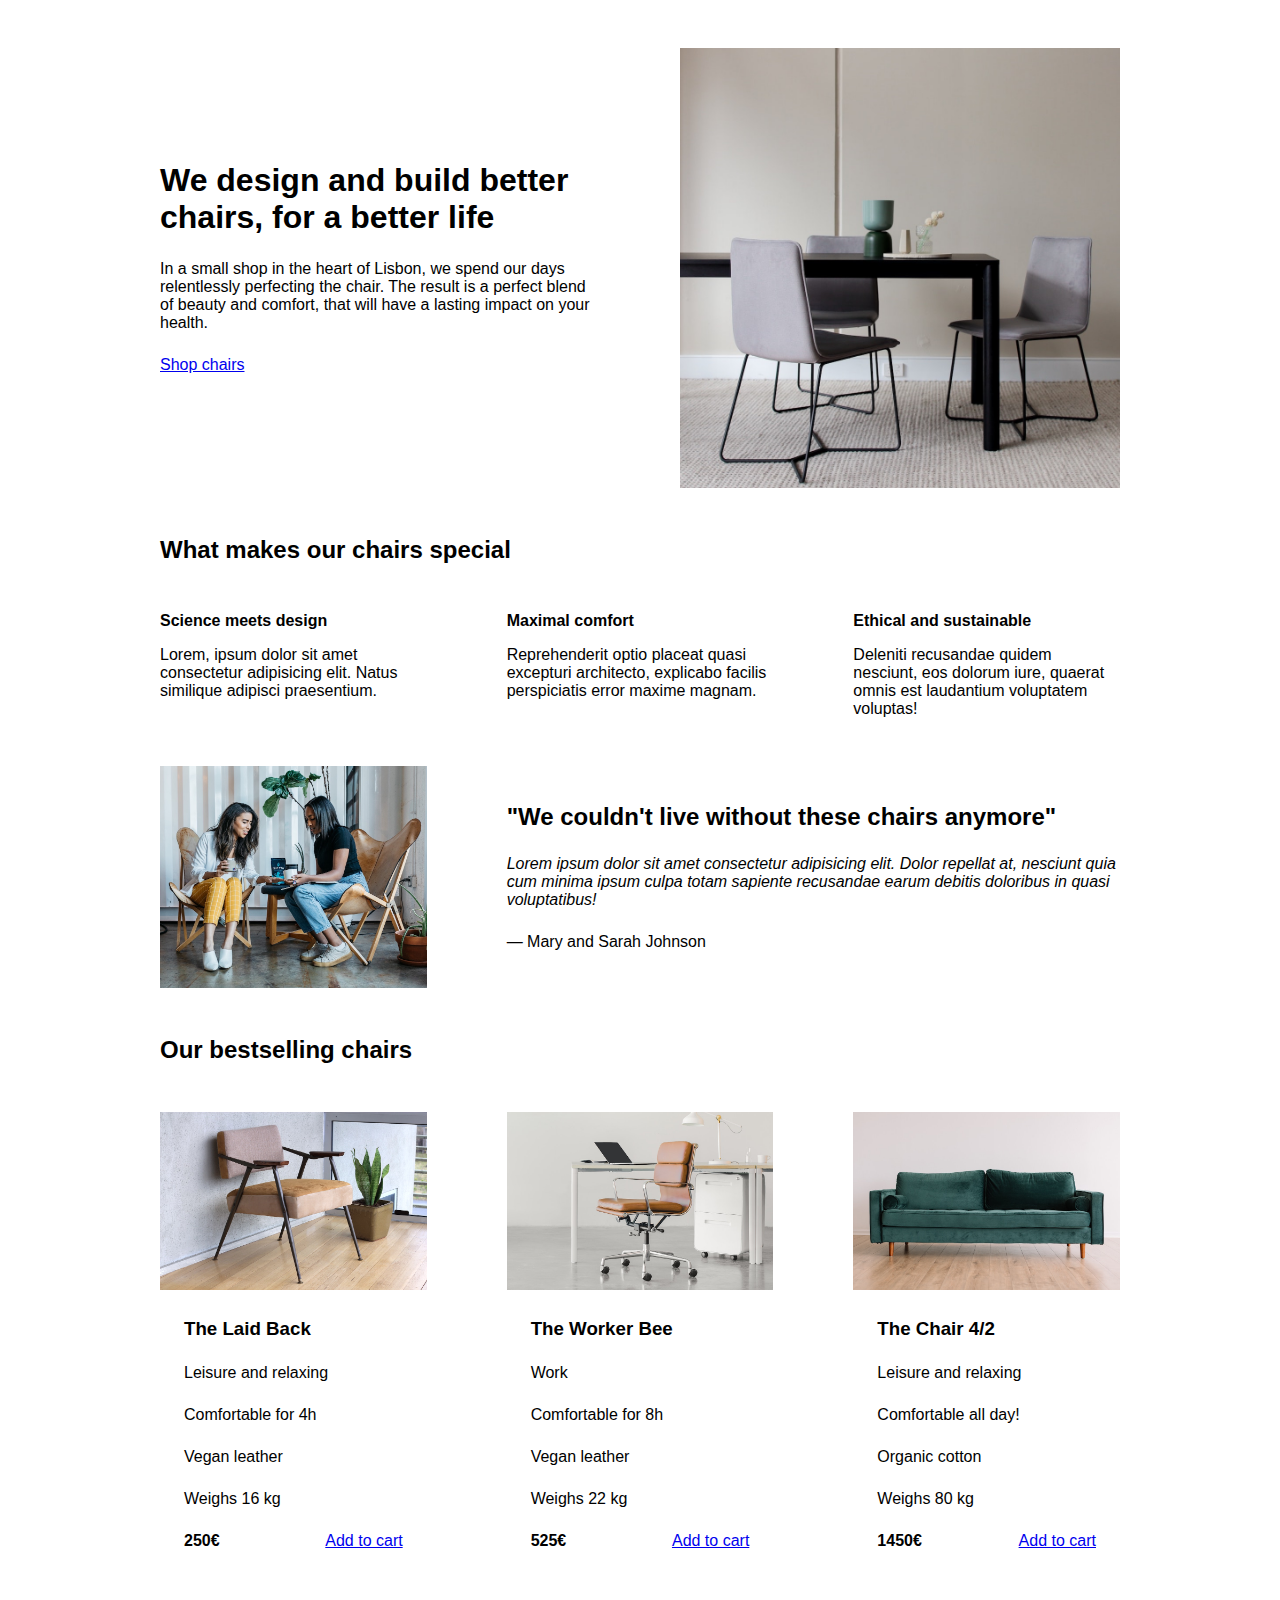
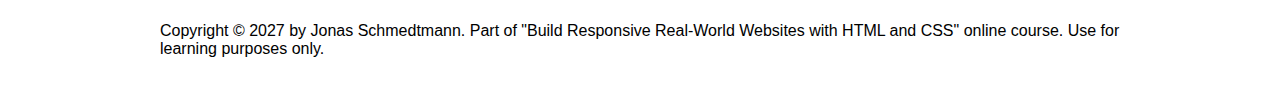
==== 05-Design/index.html @ ca195b62 "Added design section" ====
<!DOCTYPE html>
<html lang="en">
  <head>
    <meta charset="UTF-8" />
    <meta http-equiv="X-UA-Compatible" content="IE=edge" />
    <meta name="viewport" content="width=device-width, initial-scale=1.0" />

    <link rel="stylesheet" href="style.css" />
    <title>Lisbon Chair Shop</title>
  </head>
  <body>
    <div class="container">
      <header>
        <div class="header-text-box">
          <h1>We design and build better chairs, for a better life</h1>
          <p class="header-text">
            In a small shop in the heart of Lisbon, we spend our days
            relentlessly perfecting the chair. The result is a perfect blend of
            beauty and comfort, that will have a lasting impact on your health.
          </p>
          <a class="btn btn--big" href="#">Shop chairs</a>
        </div>
        <img src="hero.jpg" alt="Photo" />
      </header>

      <section>
        <h2>What makes our chairs special</h2>
        <div class="grid-3-cols">
          <div>
            <p class="features-title"><strong>Science meets design</strong></p>
            <p class="features-text">
              Lorem, ipsum dolor sit amet consectetur adipisicing elit. Natus
              similique adipisci praesentium.
            </p>
          </div>

          <div>
            <p class="features-title">
              <strong>Maximal comfort</strong>
            </p>
            <p class="features-text">
              Reprehenderit optio placeat quasi excepturi architecto, explicabo
              facilis perspiciatis error maxime magnam.
            </p>
          </div>

          <div>
            <p class="features-title">
              <strong>Ethical and sustainable</strong>
            </p>
            <p class="features-text">
              Deleniti recusandae quidem nesciunt, eos dolorum iure, quaerat
              omnis est laudantium voluptatem voluptas!
            </p>
          </div>
        </div>
      </section>

      <section class="testimonial-section">
        <div class="grid-3-cols">
          <img src="customers.jpg" alt="People sitting on chairs" />
          <div class="testimonial-box">
            <h2>"We couldn't live without these chairs anymore"</h2>
            <blockquote class="testimonial-text">
              Lorem ipsum dolor sit amet consectetur adipisicing elit. Dolor
              repellat at, nesciunt quia cum minima ipsum culpa totam sapiente
              recusandae earum debitis doloribus in quasi voluptatibus!
            </blockquote>
            <p class="testimonial-author">&mdash; Mary and Sarah Johnson</p>
          </div>
        </div>
      </section>

      <section>
        <h2>Our bestselling chairs</h2>
        <div class="grid-3-cols">
          <figure class="chair">
            <img src="chair-1.jpg" alt="Chair" />
            <div class="chair-box">
              <h3>The Laid Back</h3>
              <ul class="chair-details">
                <li>
                  <!-- Span is a generic INLINE text element, it doesn't have any meaning. It's like a div element, but inline -->
                  <span>Leisure and relaxing</span>
                </li>
                <li>
                  <span>Comfortable for 4h</span>
                </li>
                <li>
                  <span>Vegan leather</span>
                </li>
                <li>
                  <span>Weighs 16 kg</span>
                </li>
              </ul>
              <div class="chair-price">
                <strong>250€</strong>
                <a href="#" class="btn btn--small">Add to cart</a>
              </div>
            </div>
          </figure>

          <figure class="chair">
            <img src="chair-2.jpg" alt="Chair" />
            <div class="chair-box">
              <h3>The Worker Bee</h3>
              <ul class="chair-details">
                <li>
                  <span>Work</span>
                </li>
                <li>
                  <span>Comfortable for 8h</span>
                </li>
                <li>
                  <span>Vegan leather</span>
                </li>
                <li>
                  <span>Weighs 22 kg</span>
                </li>
              </ul>
              <div class="chair-price">
                <strong>525€</strong>
                <a href="#" class="btn btn--small">Add to cart</a>
              </div>
            </div>
          </figure>

          <figure class="chair">
            <img src="chair-3.jpg" alt="Chair" />
            <div class="chair-box">
              <h3>The Chair 4/2</h3>
              <ul class="chair-details">
                <li>
                  <span>Leisure and relaxing</span>
                </li>
                <li>
                  <span>Comfortable all day!</span>
                </li>
                <li>
                  <span>Organic cotton</span>
                </li>
                <li>
                  <span>Weighs 80 kg</span>
                </li>
              </ul>
              <div class="chair-price">
                <strong>1450€</strong>
                <a href="#" class="btn btn--small">Add to cart</a>
              </div>
            </div>
          </figure>
        </div>
      </section>

      <footer>
        Copyright &copy; 2027 by Jonas Schmedtmann. Part of "Build Responsive
        Real-World Websites with HTML and CSS" online course. Use for learning
        purposes only.
      </footer>
    </div>
  </body>
</html>
---- 05-Design/style.css ----
/*
SPACING SYSTEM (px)
2 / 4 / 8 / 12 / 16 / 24 / 32 / 48 / 64 / 80 / 96 / 128

FONT SIZE SYSTEM (px)
10 / 12 / 14 / 16 / 18 / 20 / 24 / 30 / 36 / 44 / 52 / 62 / 74 / 86 / 98
*/

* {
  margin: 0;
  padding: 0;
  box-sizing: border-box;
}

/* ------------------------ */
/* GENERAL STYLES */
/* ------------------------ */
body {
  font-family: sans-serif;
}

.container {
  width: 960px;
  margin: 0 auto;
}

header,
section {
  margin-bottom: 48px;
}

h2 {
  margin-bottom: 48px;
}

.grid-3-cols {
  display: grid;
  grid-template-columns: repeat(3, 1fr);
  column-gap: 80px;
}

/* ------------------------ */
/* COMPONENT STYLES */
/* ------------------------ */

/* HEADER */
header {
  display: grid;
  grid-template-columns: repeat(2, 1fr);
  column-gap: 80px;
  margin-top: 48px;
}

.header-text-box {
  align-self: center;
}

h1 {
  margin-bottom: 24px;
}

.header-text {
  margin-bottom: 24px;
}

img {
  width: 100%;
}

/* FEATURES */
.features-icon {
}

.features-title {
  margin-bottom: 16px;
}

.features-text {
}

/* TESTIMONIAL */
.testimonial-section {
}

.testimonial-box {
  grid-column: 2 / -1;
  align-self: center;
}

.testimonial-box h2 {
  margin-bottom: 24px;
}

.testimonial-text {
  font-style: italic;
  margin-bottom: 24px;
}

/* CHAIRS */
.chair-box {
  padding: 24px;
}

h3 {
  margin-bottom: 24px;
}

.chair-details {
  list-style: none;
  margin-bottom: 24px;
}

.chair-details li {
  display: flex;
  align-items: center;
  gap: 12px;
  margin-bottom: 24px;
}

.chair-details li:last-child {
  margin-bottom: 0;
}

.chair-icon {
}

.chair-price {
  display: flex;
  justify-content: space-between;
}

footer {
  margin-bottom: 48px;
}
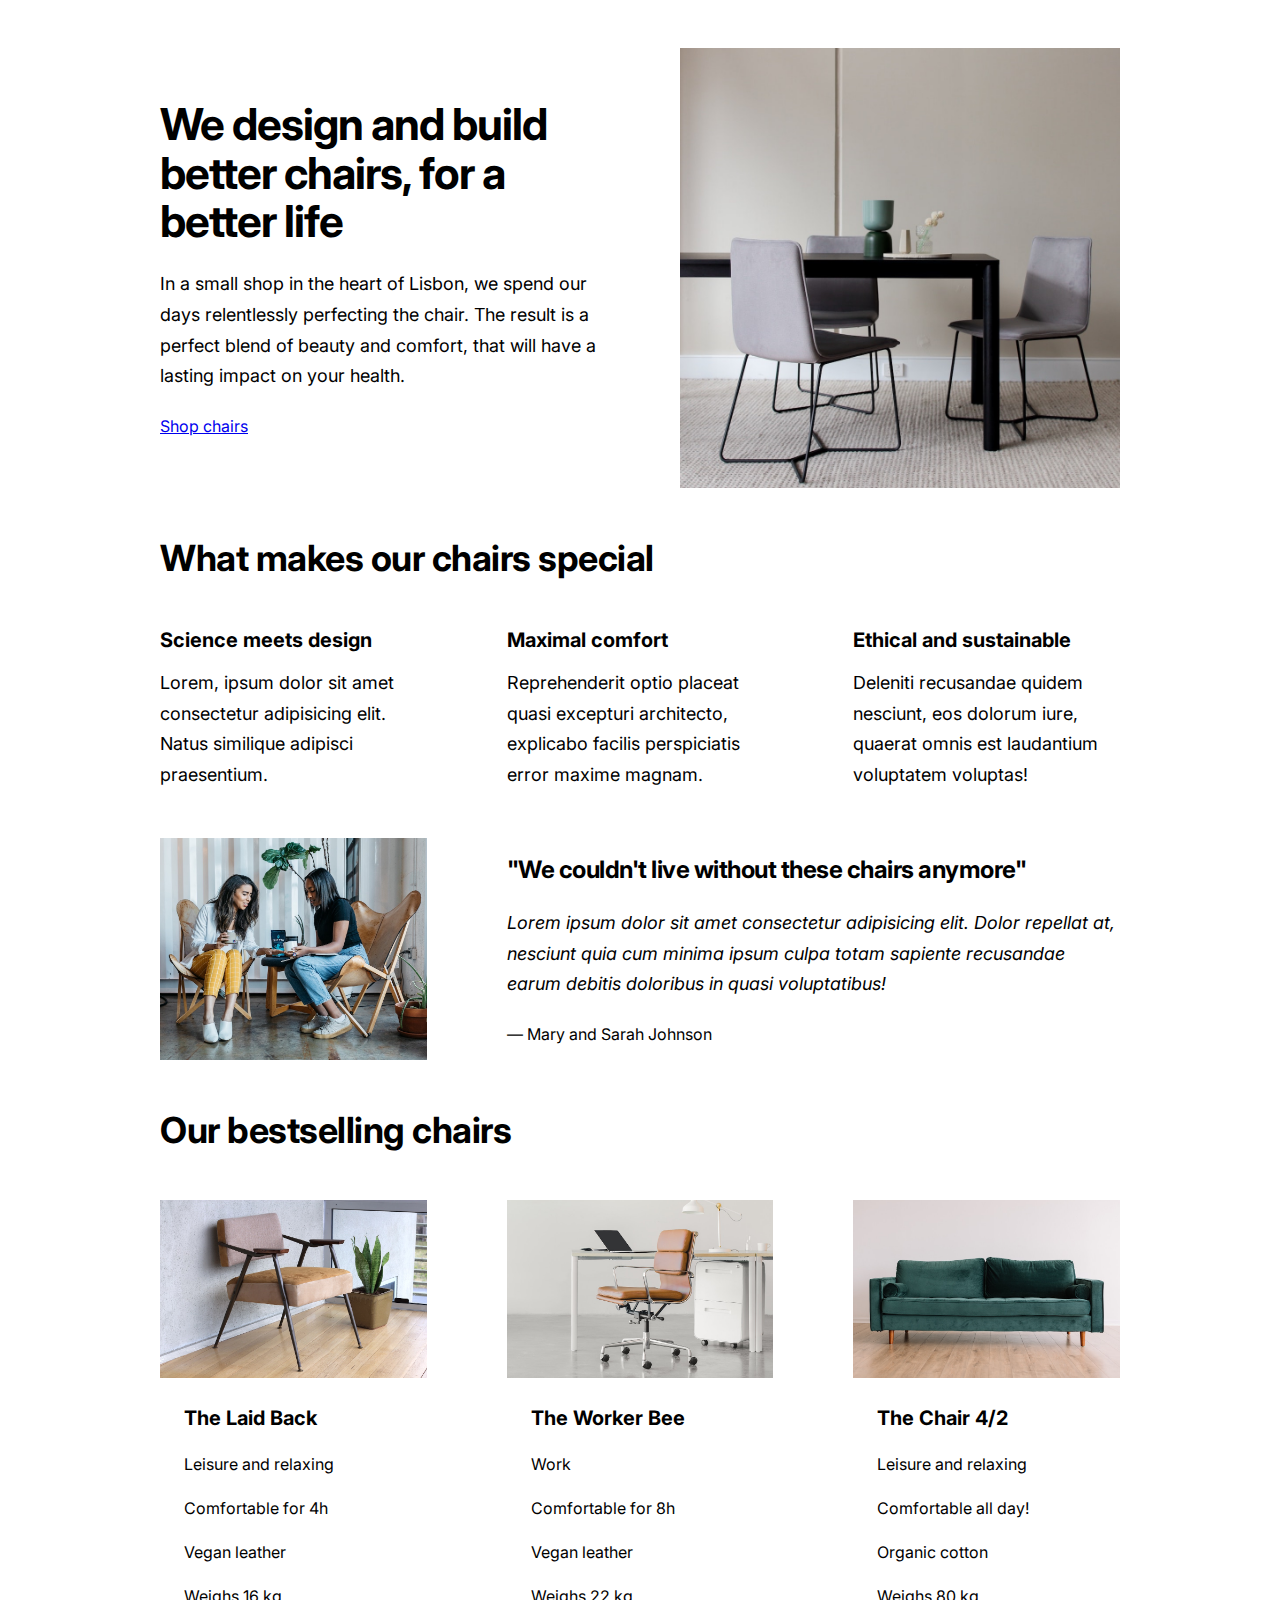
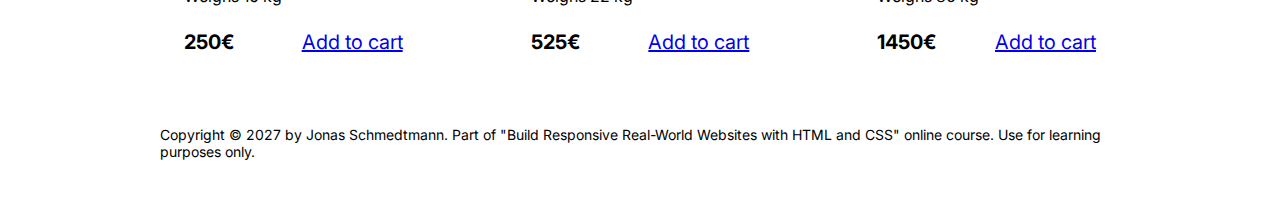
==== commit b2e677a0: "updates with web design rule#1: typography in design page" ====
--- a/05-Design/index.html
+++ b/05-Design/index.html
@@ -4,7 +4,12 @@
     <meta charset="UTF-8" />
     <meta http-equiv="X-UA-Compatible" content="IE=edge" />
     <meta name="viewport" content="width=device-width, initial-scale=1.0" />
-
+    <link rel="preconnect" href="https://fonts.googleapis.com" />
+    <link rel="preconnect" href="https://fonts.gstatic.com" crossorigin />
+    <link
+      href="https://fonts.googleapis.com/css2?family=Inter:wght@400;500;700&display=swap"
+      rel="stylesheet"
+    />
     <link rel="stylesheet" href="style.css" />
     <title>Lisbon Chair Shop</title>
   </head>
--- a/05-Design/style.css
+++ b/05-Design/style.css
@@ -16,7 +16,7 @@
 /* GENERAL STYLES */
 /* ------------------------ */
 body {
-  font-family: sans-serif;
+  font-family: 'Inter', sans-serif;
 }
 
 .container {
@@ -30,7 +30,12 @@
 }
 
 h2 {
+  /* / 24 / 30 / 36  */
+  font-size: 36px;
   margin-bottom: 48px;
+  /* Decrease letter spacing in headlines, if it looks
+   unnatural */
+  letter-spacing: -0.5px;
 }
 
 .grid-3-cols {
@@ -57,10 +62,25 @@
 
 h1 {
   margin-bottom: 24px;
+  /* / 44 / 52 / 62 / */
+  /* Big Fonts for Header */
+  font-size: 44px;
+  /* For bigger size text, line-height should be less than 1.5 */
+  line-height: 1.1;
+  /* Decrease letter spacing in headlines, if it looks
+  unnatural (this will come from experience) */
+  letter-spacing: -1px;
 }
 
 .header-text {
+  /* Use a font size between 16px and 32px for
+  “normal” text */
+  /* 16 / 18 / 20 */
   margin-bottom: 24px;
+  font-size: 18px;
+  /* For normal-sized text, use a line height
+   between 1.5 and 2.   */
+  line-height: 1.7;
 }
 
 img {
@@ -73,9 +93,14 @@
 
 .features-title {
   margin-bottom: 16px;
+  font-size: 20px;
 }
 
 .features-text {
+  font-size: 18px;
+  /* For normal-sized text, use a line height
+  between 1.5 and 2. */
+  line-height: 1.7;
 }
 
 /* TESTIMONIAL */
@@ -89,11 +114,17 @@
 
 .testimonial-box h2 {
   margin-bottom: 24px;
+  /* 20 / 24/ 30 */
+  font-size: 24px;
 }
 
 .testimonial-text {
   font-style: italic;
   margin-bottom: 24px;
+  /* To keep text sizes consistent here, we will copy font size and line height
+  from .feature-text class, because these noth are just regular text */
+  font-size: 18px;
+  line-height: 1.7;
 }
 
 /* CHAIRS */
@@ -103,6 +134,7 @@
 
 h3 {
   margin-bottom: 24px;
+  font-size: 20px;
 }
 
 .chair-details {
@@ -127,8 +159,11 @@
 .chair-price {
   display: flex;
   justify-content: space-between;
+  font-size: 20px;
 }
 
 footer {
   margin-bottom: 48px;
+  /* 12/14/16 */
+  font-size: 14px;
 }
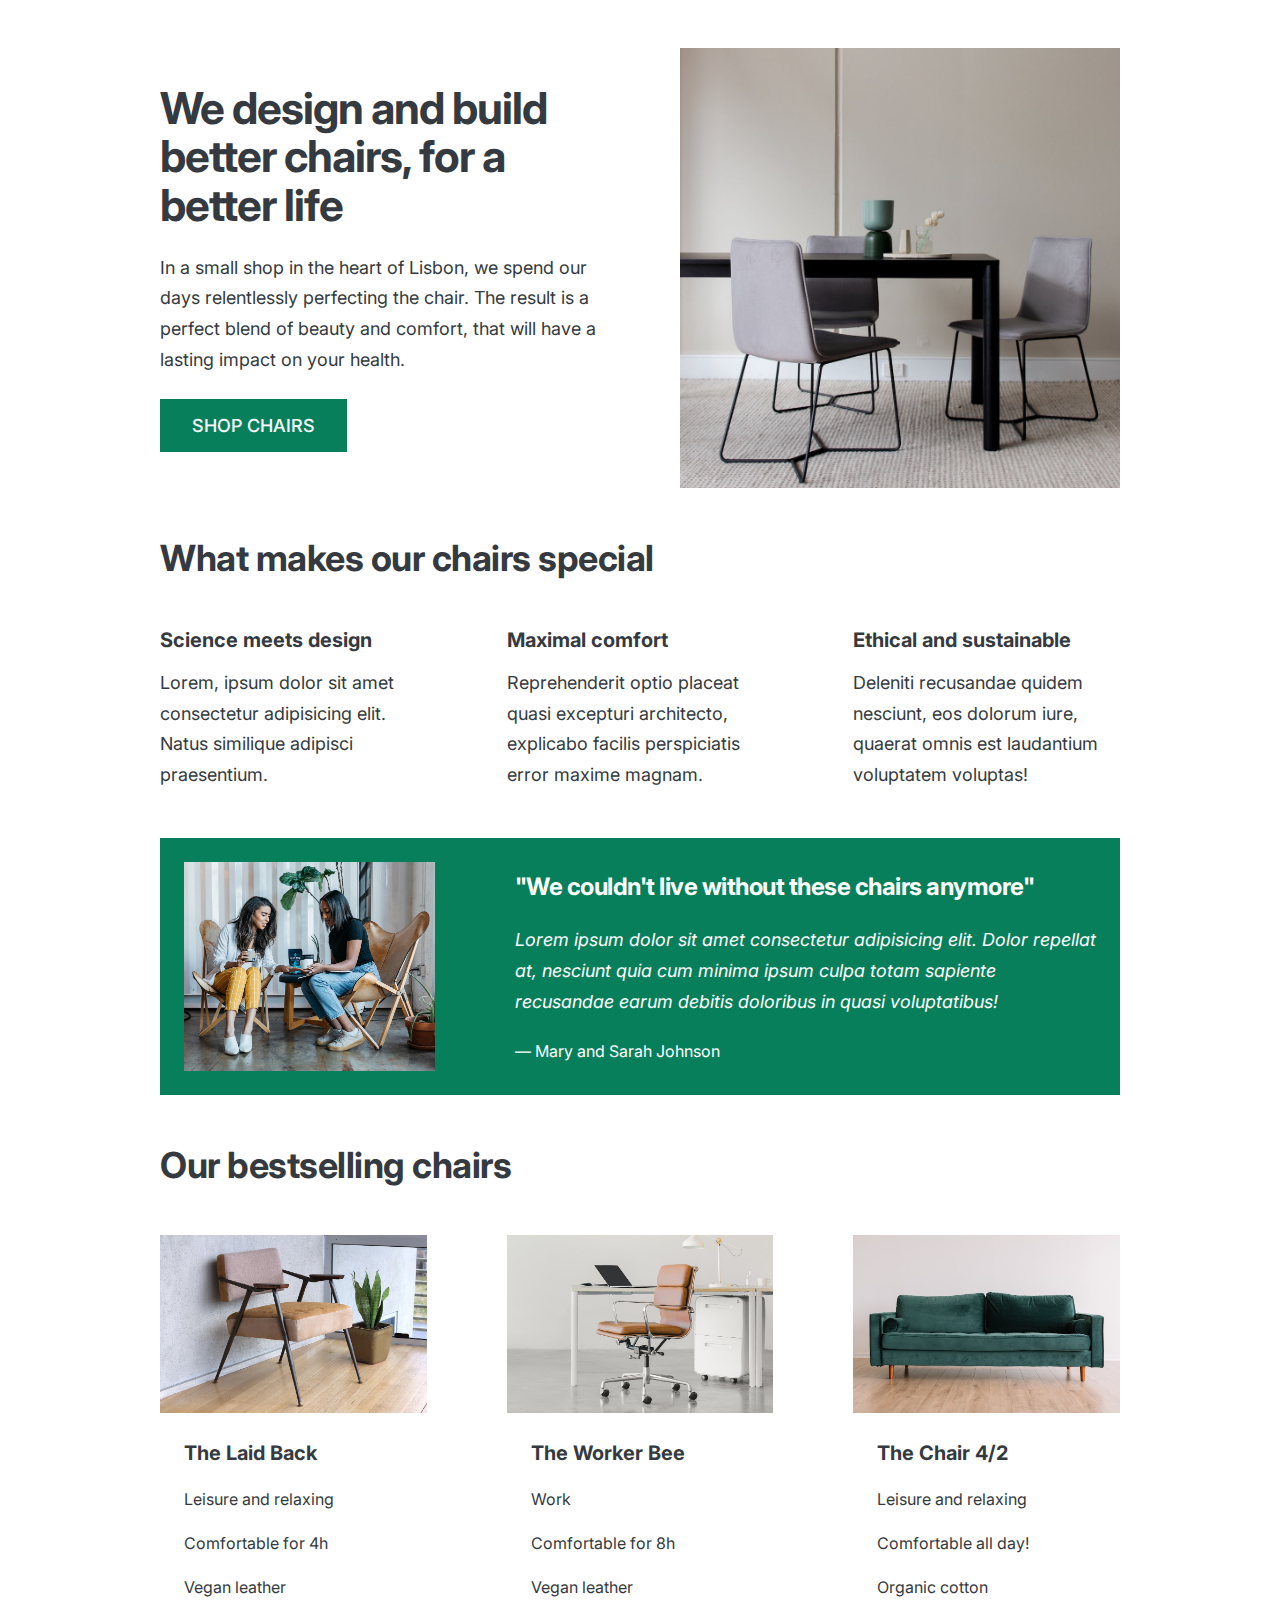
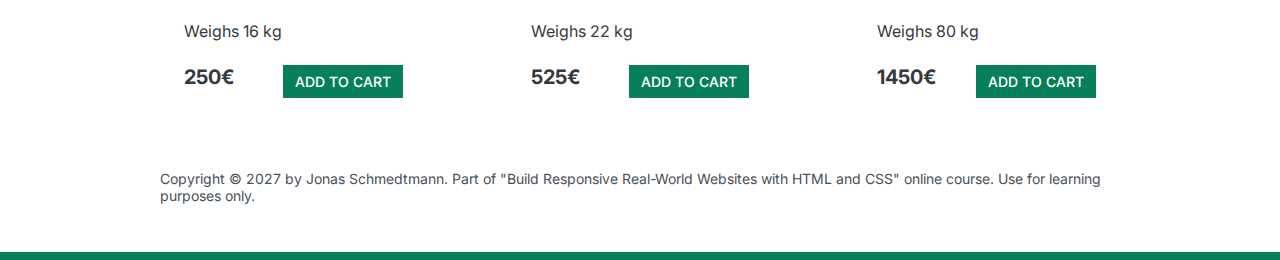
==== commit 98e2e290: "Updated with web design rule#2 colors in design page" ====
--- a/05-Design/index.html
+++ b/05-Design/index.html
@@ -7,7 +7,7 @@
     <link rel="preconnect" href="https://fonts.googleapis.com" />
     <link rel="preconnect" href="https://fonts.gstatic.com" crossorigin />
     <link
-      href="https://fonts.googleapis.com/css2?family=Inter:wght@400;500;700&display=swap"
+      href="https://fonts.googleapis.com/css2?family=Inter:wght@400;500;600;700&display=swap"
       rel="stylesheet"
     />
     <link rel="stylesheet" href="style.css" />
--- a/05-Design/style.css
+++ b/05-Design/style.css
@@ -4,6 +4,11 @@
 
 FONT SIZE SYSTEM (px)
 10 / 12 / 14 / 16 / 18 / 20 / 24 / 30 / 36 / 44 / 52 / 62 / 74 / 86 / 98
+*/
+
+/* 
+MAIN COLOR: #087f5b 
+GREY COLOR: #343a40
 */
 
 * {
@@ -17,6 +22,8 @@
 /* ------------------------ */
 body {
   font-family: 'Inter', sans-serif;
+  color: #343a40;
+  border-bottom: 8px solid #087f5b;
 }
 
 .container {
@@ -44,6 +51,32 @@
   column-gap: 80px;
 }
 
+.btn:link,
+.btn:visited {
+  background-color: #087f5b;
+  color: #fff;
+  text-decoration: none;
+  text-transform: uppercase;
+  padding: 16px 32px;
+  display: inline-block;
+  font-weight: 500;
+  font-size: 18px;
+}
+
+.btn:hover,
+.btn:active {
+  background-color: #099268;
+}
+
+.btn--big {
+  font-size: 18px;
+  padding: 16px 32px;
+}
+
+.btn--small {
+  font-size: 14px !important;
+  padding: 8px 12px !important;
+}
 /* ------------------------ */
 /* COMPONENT STYLES */
 /* ------------------------ */
@@ -105,6 +138,9 @@
 
 /* TESTIMONIAL */
 .testimonial-section {
+  background-color: #087f5b;
+  color: #fff;
+  padding: 24px;
 }
 
 .testimonial-box {
@@ -166,4 +202,5 @@
   margin-bottom: 48px;
   /* 12/14/16 */
   font-size: 14px;
-}
+  color: #495057;
+}
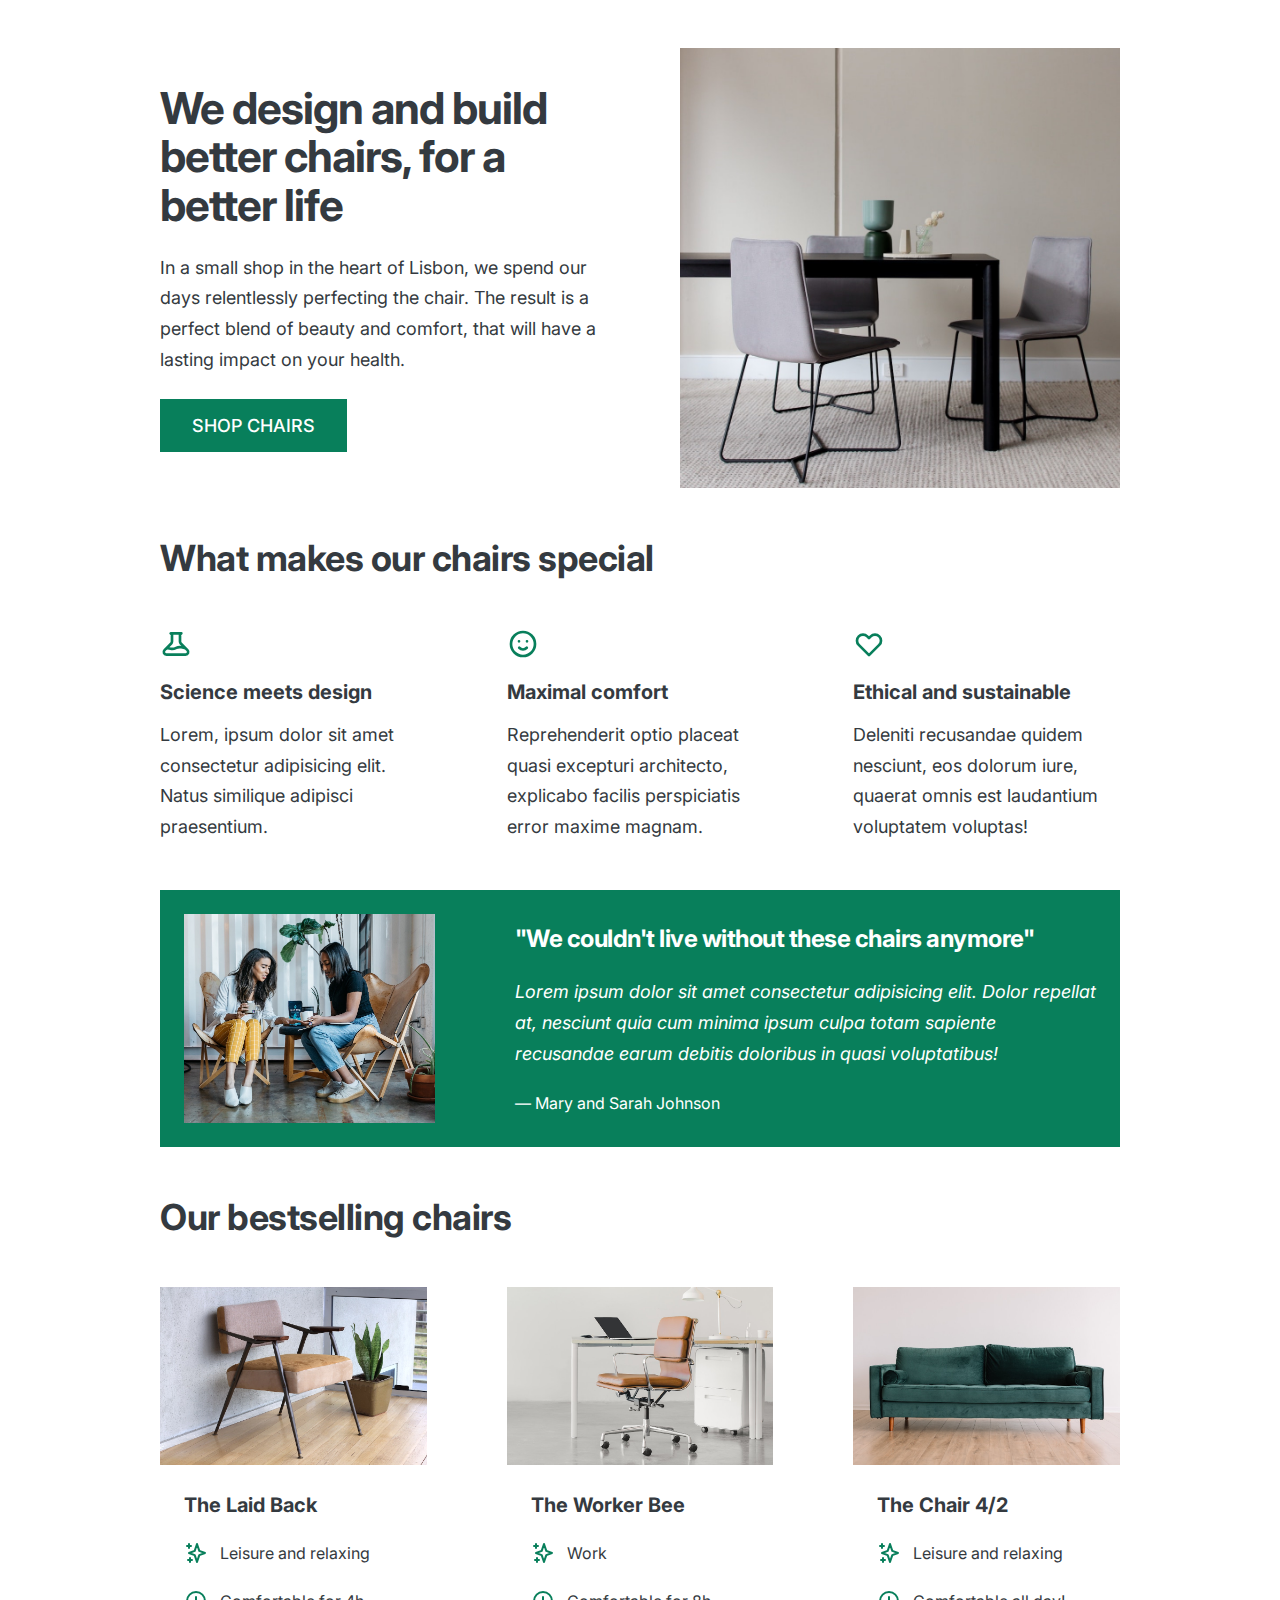
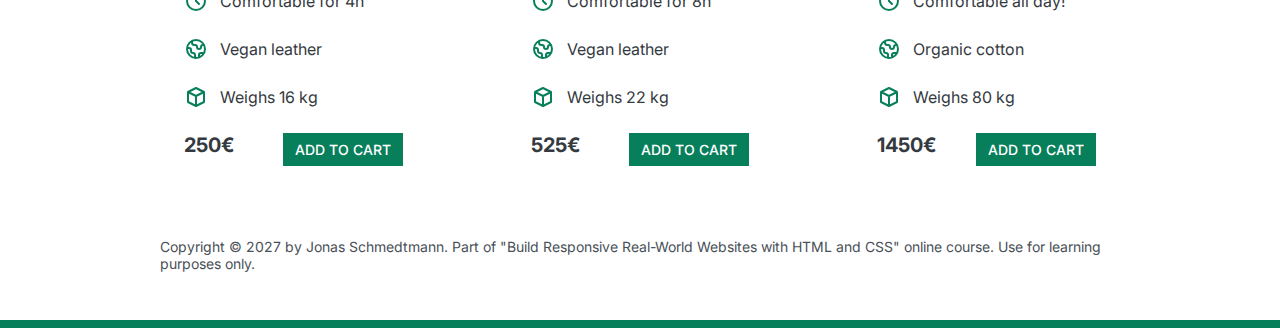
==== commit 0cedf4e4: "Added icons to design page" ====
--- a/05-Design/index.html
+++ b/05-Design/index.html
@@ -32,6 +32,20 @@
         <h2>What makes our chairs special</h2>
         <div class="grid-3-cols">
           <div>
+            <svg
+              xmlns="http://www.w3.org/2000/svg"
+              class="features-icon"
+              fill="none"
+              viewBox="0 0 24 24"
+              stroke="currentColor"
+            >
+              <path
+                stroke-linecap="round"
+                stroke-linejoin="round"
+                stroke-width="2"
+                d="M19.428 15.428a2 2 0 00-1.022-.547l-2.387-.477a6 6 0 00-3.86.517l-.318.158a6 6 0 01-3.86.517L6.05 15.21a2 2 0 00-1.806.547M8 4h8l-1 1v5.172a2 2 0 00.586 1.414l5 5c1.26 1.26.367 3.414-1.415 3.414H4.828c-1.782 0-2.674-2.154-1.414-3.414l5-5A2 2 0 009 10.172V5L8 4z"
+              />
+            </svg>
             <p class="features-title"><strong>Science meets design</strong></p>
             <p class="features-text">
               Lorem, ipsum dolor sit amet consectetur adipisicing elit. Natus
@@ -40,6 +54,20 @@
           </div>
 
           <div>
+            <svg
+              xmlns="http://www.w3.org/2000/svg"
+              class="features-icon"
+              fill="none"
+              viewBox="0 0 24 24"
+              stroke="currentColor"
+            >
+              <path
+                stroke-linecap="round"
+                stroke-linejoin="round"
+                stroke-width="2"
+                d="M14.828 14.828a4 4 0 01-5.656 0M9 10h.01M15 10h.01M21 12a9 9 0 11-18 0 9 9 0 0118 0z"
+              />
+            </svg>
             <p class="features-title">
               <strong>Maximal comfort</strong>
             </p>
@@ -50,6 +78,20 @@
           </div>
 
           <div>
+            <svg
+              xmlns="http://www.w3.org/2000/svg"
+              class="features-icon"
+              fill="none"
+              viewBox="0 0 24 24"
+              stroke="currentColor"
+            >
+              <path
+                stroke-linecap="round"
+                stroke-linejoin="round"
+                stroke-width="2"
+                d="M4.318 6.318a4.5 4.5 0 000 6.364L12 20.364l7.682-7.682a4.5 4.5 0 00-6.364-6.364L12 7.636l-1.318-1.318a4.5 4.5 0 00-6.364 0z"
+              />
+            </svg>
             <p class="features-title">
               <strong>Ethical and sustainable</strong>
             </p>
@@ -85,16 +127,72 @@
               <h3>The Laid Back</h3>
               <ul class="chair-details">
                 <li>
+                  <svg
+                    xmlns="http://www.w3.org/2000/svg"
+                    class="chair-icon"
+                    fill="none"
+                    viewBox="0 0 24 24"
+                    stroke="currentColor"
+                  >
+                    <path
+                      stroke-linecap="round"
+                      stroke-linejoin="round"
+                      stroke-width="2"
+                      d="M5 3v4M3 5h4M6 17v4m-2-2h4m5-16l2.286 6.857L21 12l-5.714 2.143L13 21l-2.286-6.857L5 12l5.714-2.143L13 3z"
+                    />
+                  </svg>
                   <!-- Span is a generic INLINE text element, it doesn't have any meaning. It's like a div element, but inline -->
                   <span>Leisure and relaxing</span>
                 </li>
                 <li>
+                  <svg
+                    xmlns="http://www.w3.org/2000/svg"
+                    class="chair-icon"
+                    fill="none"
+                    viewBox="0 0 24 24"
+                    stroke="currentColor"
+                  >
+                    <path
+                      stroke-linecap="round"
+                      stroke-linejoin="round"
+                      stroke-width="2"
+                      d="M12 8v4l3 3m6-3a9 9 0 11-18 0 9 9 0 0118 0z"
+                    />
+                  </svg>
                   <span>Comfortable for 4h</span>
                 </li>
                 <li>
+                  <svg
+                    xmlns="http://www.w3.org/2000/svg"
+                    class="chair-icon"
+                    fill="none"
+                    viewBox="0 0 24 24"
+                    stroke="currentColor"
+                  >
+                    <path
+                      stroke-linecap="round"
+                      stroke-linejoin="round"
+                      stroke-width="2"
+                      d="M3.055 11H5a2 2 0 012 2v1a2 2 0 002 2 2 2 0 012 2v2.945M8 3.935V5.5A2.5 2.5 0 0010.5 8h.5a2 2 0 012 2 2 2 0 104 0 2 2 0 012-2h1.064M15 20.488V18a2 2 0 012-2h3.064M21 12a9 9 0 11-18 0 9 9 0 0118 0z"
+                    />
+                  </svg>
                   <span>Vegan leather</span>
                 </li>
                 <li>
+                  <svg
+                    xmlns="http://www.w3.org/2000/svg"
+                    class="chair-icon"
+                    fill="none"
+                    viewBox="0 0 24 24"
+                    stroke="currentColor"
+                  >
+                    <path
+                      stroke-linecap="round"
+                      stroke-linejoin="round"
+                      stroke-width="2"
+                      d="M20 7l-8-4-8 4m16 0l-8 4m8-4v10l-8 4m0-10L4 7m8 4v10M4 7v10l8 4"
+                    />
+                  </svg>
                   <span>Weighs 16 kg</span>
                 </li>
               </ul>
@@ -111,15 +209,71 @@
               <h3>The Worker Bee</h3>
               <ul class="chair-details">
                 <li>
+                  <svg
+                    xmlns="http://www.w3.org/2000/svg"
+                    class="chair-icon"
+                    fill="none"
+                    viewBox="0 0 24 24"
+                    stroke="currentColor"
+                  >
+                    <path
+                      stroke-linecap="round"
+                      stroke-linejoin="round"
+                      stroke-width="2"
+                      d="M5 3v4M3 5h4M6 17v4m-2-2h4m5-16l2.286 6.857L21 12l-5.714 2.143L13 21l-2.286-6.857L5 12l5.714-2.143L13 3z"
+                    />
+                  </svg>
                   <span>Work</span>
                 </li>
                 <li>
+                  <svg
+                    xmlns="http://www.w3.org/2000/svg"
+                    class="chair-icon"
+                    fill="none"
+                    viewBox="0 0 24 24"
+                    stroke="currentColor"
+                  >
+                    <path
+                      stroke-linecap="round"
+                      stroke-linejoin="round"
+                      stroke-width="2"
+                      d="M12 8v4l3 3m6-3a9 9 0 11-18 0 9 9 0 0118 0z"
+                    />
+                  </svg>
                   <span>Comfortable for 8h</span>
                 </li>
                 <li>
+                  <svg
+                    xmlns="http://www.w3.org/2000/svg"
+                    class="chair-icon"
+                    fill="none"
+                    viewBox="0 0 24 24"
+                    stroke="currentColor"
+                  >
+                    <path
+                      stroke-linecap="round"
+                      stroke-linejoin="round"
+                      stroke-width="2"
+                      d="M3.055 11H5a2 2 0 012 2v1a2 2 0 002 2 2 2 0 012 2v2.945M8 3.935V5.5A2.5 2.5 0 0010.5 8h.5a2 2 0 012 2 2 2 0 104 0 2 2 0 012-2h1.064M15 20.488V18a2 2 0 012-2h3.064M21 12a9 9 0 11-18 0 9 9 0 0118 0z"
+                    />
+                  </svg>
                   <span>Vegan leather</span>
                 </li>
                 <li>
+                  <svg
+                    xmlns="http://www.w3.org/2000/svg"
+                    class="chair-icon"
+                    fill="none"
+                    viewBox="0 0 24 24"
+                    stroke="currentColor"
+                  >
+                    <path
+                      stroke-linecap="round"
+                      stroke-linejoin="round"
+                      stroke-width="2"
+                      d="M20 7l-8-4-8 4m16 0l-8 4m8-4v10l-8 4m0-10L4 7m8 4v10M4 7v10l8 4"
+                    />
+                  </svg>
                   <span>Weighs 22 kg</span>
                 </li>
               </ul>
@@ -136,15 +290,71 @@
               <h3>The Chair 4/2</h3>
               <ul class="chair-details">
                 <li>
+                  <svg
+                    xmlns="http://www.w3.org/2000/svg"
+                    class="chair-icon"
+                    fill="none"
+                    viewBox="0 0 24 24"
+                    stroke="currentColor"
+                  >
+                    <path
+                      stroke-linecap="round"
+                      stroke-linejoin="round"
+                      stroke-width="2"
+                      d="M5 3v4M3 5h4M6 17v4m-2-2h4m5-16l2.286 6.857L21 12l-5.714 2.143L13 21l-2.286-6.857L5 12l5.714-2.143L13 3z"
+                    />
+                  </svg>
                   <span>Leisure and relaxing</span>
                 </li>
                 <li>
+                  <svg
+                    xmlns="http://www.w3.org/2000/svg"
+                    class="chair-icon"
+                    fill="none"
+                    viewBox="0 0 24 24"
+                    stroke="currentColor"
+                  >
+                    <path
+                      stroke-linecap="round"
+                      stroke-linejoin="round"
+                      stroke-width="2"
+                      d="M12 8v4l3 3m6-3a9 9 0 11-18 0 9 9 0 0118 0z"
+                    />
+                  </svg>
                   <span>Comfortable all day!</span>
                 </li>
                 <li>
+                  <svg
+                    xmlns="http://www.w3.org/2000/svg"
+                    class="chair-icon"
+                    fill="none"
+                    viewBox="0 0 24 24"
+                    stroke="currentColor"
+                  >
+                    <path
+                      stroke-linecap="round"
+                      stroke-linejoin="round"
+                      stroke-width="2"
+                      d="M3.055 11H5a2 2 0 012 2v1a2 2 0 002 2 2 2 0 012 2v2.945M8 3.935V5.5A2.5 2.5 0 0010.5 8h.5a2 2 0 012 2 2 2 0 104 0 2 2 0 012-2h1.064M15 20.488V18a2 2 0 012-2h3.064M21 12a9 9 0 11-18 0 9 9 0 0118 0z"
+                    />
+                  </svg>
                   <span>Organic cotton</span>
                 </li>
                 <li>
+                  <svg
+                    xmlns="http://www.w3.org/2000/svg"
+                    class="chair-icon"
+                    fill="none"
+                    viewBox="0 0 24 24"
+                    stroke="currentColor"
+                  >
+                    <path
+                      stroke-linecap="round"
+                      stroke-linejoin="round"
+                      stroke-width="2"
+                      d="M20 7l-8-4-8 4m16 0l-8 4m8-4v10l-8 4m0-10L4 7m8 4v10M4 7v10l8 4"
+                    />
+                  </svg>
                   <span>Weighs 80 kg</span>
                 </li>
               </ul>
--- a/05-Design/style.css
+++ b/05-Design/style.css
@@ -122,6 +122,10 @@
 
 /* FEATURES */
 .features-icon {
+  stroke: #087f5b;
+  width: 32px;
+  height: 32px;
+  margin-bottom: 16px;
 }
 
 .features-title {
@@ -190,6 +194,9 @@
 }
 
 .chair-icon {
+  stroke: #087f5b;
+  width: 24px;
+  height: 24px;
 }
 
 .chair-price {
